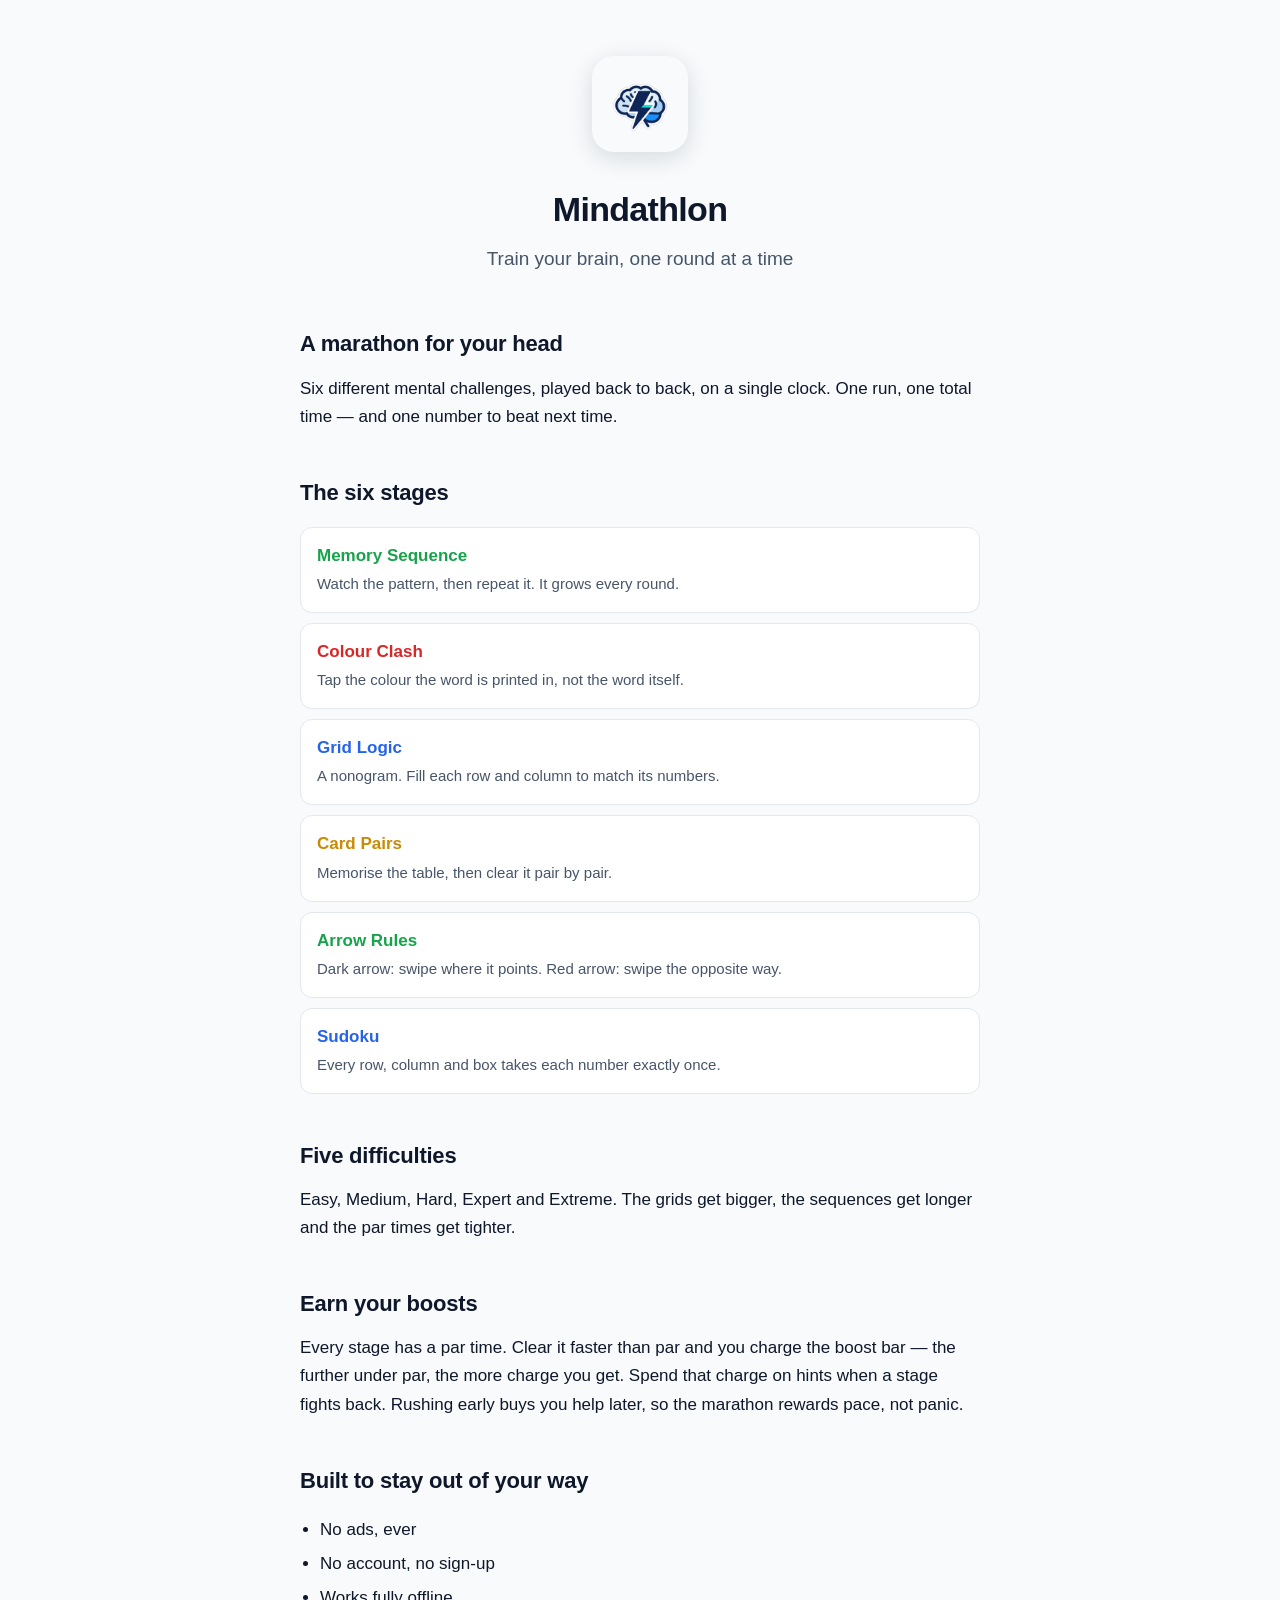
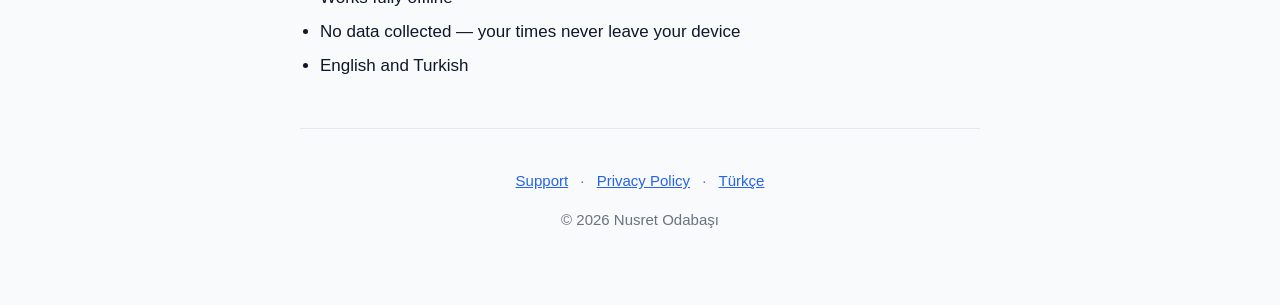
==== index.html @ 4aad87fe "Add Mindathlon website: landing, support and privacy pages in EN and TR" ====
<!DOCTYPE html>
<html lang="en">
<head>
<meta charset="utf-8">
<meta name="viewport" content="width=device-width, initial-scale=1">
<title>Mindathlon — Six brain games, one race</title>
<meta name="description" content="Mindathlon is a brain marathon: six mental challenges played back to back on a single clock. No ads, no account, fully offline.">
<link rel="icon" href="assets/logo.png">
<link rel="stylesheet" href="assets/style.css">
<link rel="alternate" hreflang="en" href="https://nodabasi.github.io/mindathlon/">
<link rel="alternate" hreflang="tr" href="https://nodabasi.github.io/mindathlon/tr/">
</head>
<body>
<div class="wrap">

<header>
  <img src="assets/logo.png" alt="Mindathlon">
  <h1>Mindathlon</h1>
  <p class="tagline">Train your brain, one round at a time</p>
</header>

<h2>A marathon for your head</h2>
<p>Six different mental challenges, played back to back, on a single clock. One run,
one total time — and one number to beat next time.</p>

<h2>The six stages</h2>
<ul class="games">
  <li><b>Memory Sequence</b><span>Watch the pattern, then repeat it. It grows every round.</span></li>
  <li><b>Colour Clash</b><span>Tap the colour the word is printed in, not the word itself.</span></li>
  <li><b>Grid Logic</b><span>A nonogram. Fill each row and column to match its numbers.</span></li>
  <li><b>Card Pairs</b><span>Memorise the table, then clear it pair by pair.</span></li>
  <li><b>Arrow Rules</b><span>Dark arrow: swipe where it points. Red arrow: swipe the opposite way.</span></li>
  <li><b>Sudoku</b><span>Every row, column and box takes each number exactly once.</span></li>
</ul>

<h2>Five difficulties</h2>
<p>Easy, Medium, Hard, Expert and Extreme. The grids get bigger, the sequences get
longer and the par times get tighter.</p>

<h2>Earn your boosts</h2>
<p>Every stage has a par time. Clear it faster than par and you charge the boost bar —
the further under par, the more charge you get. Spend that charge on hints when a stage
fights back. Rushing early buys you help later, so the marathon rewards pace, not panic.</p>

<h2>Built to stay out of your way</h2>
<ul class="plain">
  <li>No ads, ever</li>
  <li>No account, no sign-up</li>
  <li>Works fully offline</li>
  <li>No data collected — your times never leave your device</li>
  <li>English and Turkish</li>
</ul>

<hr>
<footer>
  <a href="support/">Support</a> ·
  <a href="privacy/">Privacy Policy</a> ·
  <a href="tr/" hreflang="tr">Türkçe</a>
  <div class="copyright">© 2026 Nusret Odabaşı</div>
</footer>

</div>
</body>
</html>
---- assets/style.css ----
/* Shared stylesheet for every page. Palette mirrors the app: slate ink on a
   near-white ground, with the four game colours used as accents. */

:root {
  --ink: #0f172a;
  --ink-soft: #475569;
  --ink-faint: #6b7280;
  --ground: #f8fafc;
  --card: #ffffff;
  --line: #e2e8f0;
  --blue: #2563eb;
  --green: #16a34a;
  --red: #dc2626;
  --yellow: #ca8a04;
}

@media (prefers-color-scheme: dark) {
  :root {
    --ink: #f1f5f9;
    --ink-soft: #cbd5e1;
    --ink-faint: #94a3b8;
    --ground: #0f172a;
    --card: #172033;
    --line: #334155;
    --blue: #60a5fa;
    --green: #4ade80;
    --red: #f87171;
    --yellow: #fde047;
  }
}

* { box-sizing: border-box; }

body {
  margin: 0;
  padding: 0 20px 72px;
  background: var(--ground);
  color: var(--ink);
  font: 17px/1.65 -apple-system, BlinkMacSystemFont, "Segoe UI", Roboto, Helvetica, Arial, sans-serif;
  -webkit-text-size-adjust: 100%;
}

.wrap { max-width: 680px; margin: 0 auto; }

/* Header */

header { padding: 56px 0 8px; text-align: center; }

header img {
  width: 96px;
  height: 96px;
  border-radius: 22px;
  box-shadow: 0 6px 24px rgb(15 23 42 / 0.14);
}

h1 {
  margin: 20px 0 6px;
  font-size: 34px;
  letter-spacing: -0.02em;
}

.tagline {
  margin: 0;
  color: var(--ink-soft);
  font-size: 19px;
}

/* Sections */

h2 {
  margin: 44px 0 12px;
  font-size: 22px;
  letter-spacing: -0.01em;
}

h3 {
  margin: 28px 0 4px;
  font-size: 17px;
}

p { margin: 12px 0; }

a { color: var(--blue); }

hr {
  margin: 48px 0 0;
  border: 0;
  border-top: 1px solid var(--line);
}

/* Game list on the landing page */

.games { list-style: none; margin: 16px 0; padding: 0; }

.games li {
  background: var(--card);
  border: 1px solid var(--line);
  border-radius: 12px;
  padding: 14px 16px;
  margin-bottom: 10px;
}

.games b { display: block; }

.games span { color: var(--ink-soft); font-size: 15px; }

.games li:nth-child(1) b { color: var(--green); }
.games li:nth-child(2) b { color: var(--red); }
.games li:nth-child(3) b { color: var(--blue); }
.games li:nth-child(4) b { color: var(--yellow); }
.games li:nth-child(5) b { color: var(--green); }
.games li:nth-child(6) b { color: var(--blue); }

/* Plain bullet lists */

ul.plain { padding-left: 20px; }
ul.plain li { margin: 6px 0; }

/* Contact box */

.contact {
  background: var(--card);
  border: 1px solid var(--line);
  border-radius: 12px;
  padding: 18px 20px;
  margin: 20px 0;
}

.contact a { font-weight: 600; }

/* Meta line under a policy heading */

.meta { color: var(--ink-faint); font-size: 15px; margin-top: 0; }

/* Footer */

footer {
  margin-top: 20px;
  padding-top: 20px;
  color: var(--ink-faint);
  font-size: 15px;
  text-align: center;
}

footer a { margin: 0 8px; white-space: nowrap; }

footer .copyright { margin-top: 14px; }
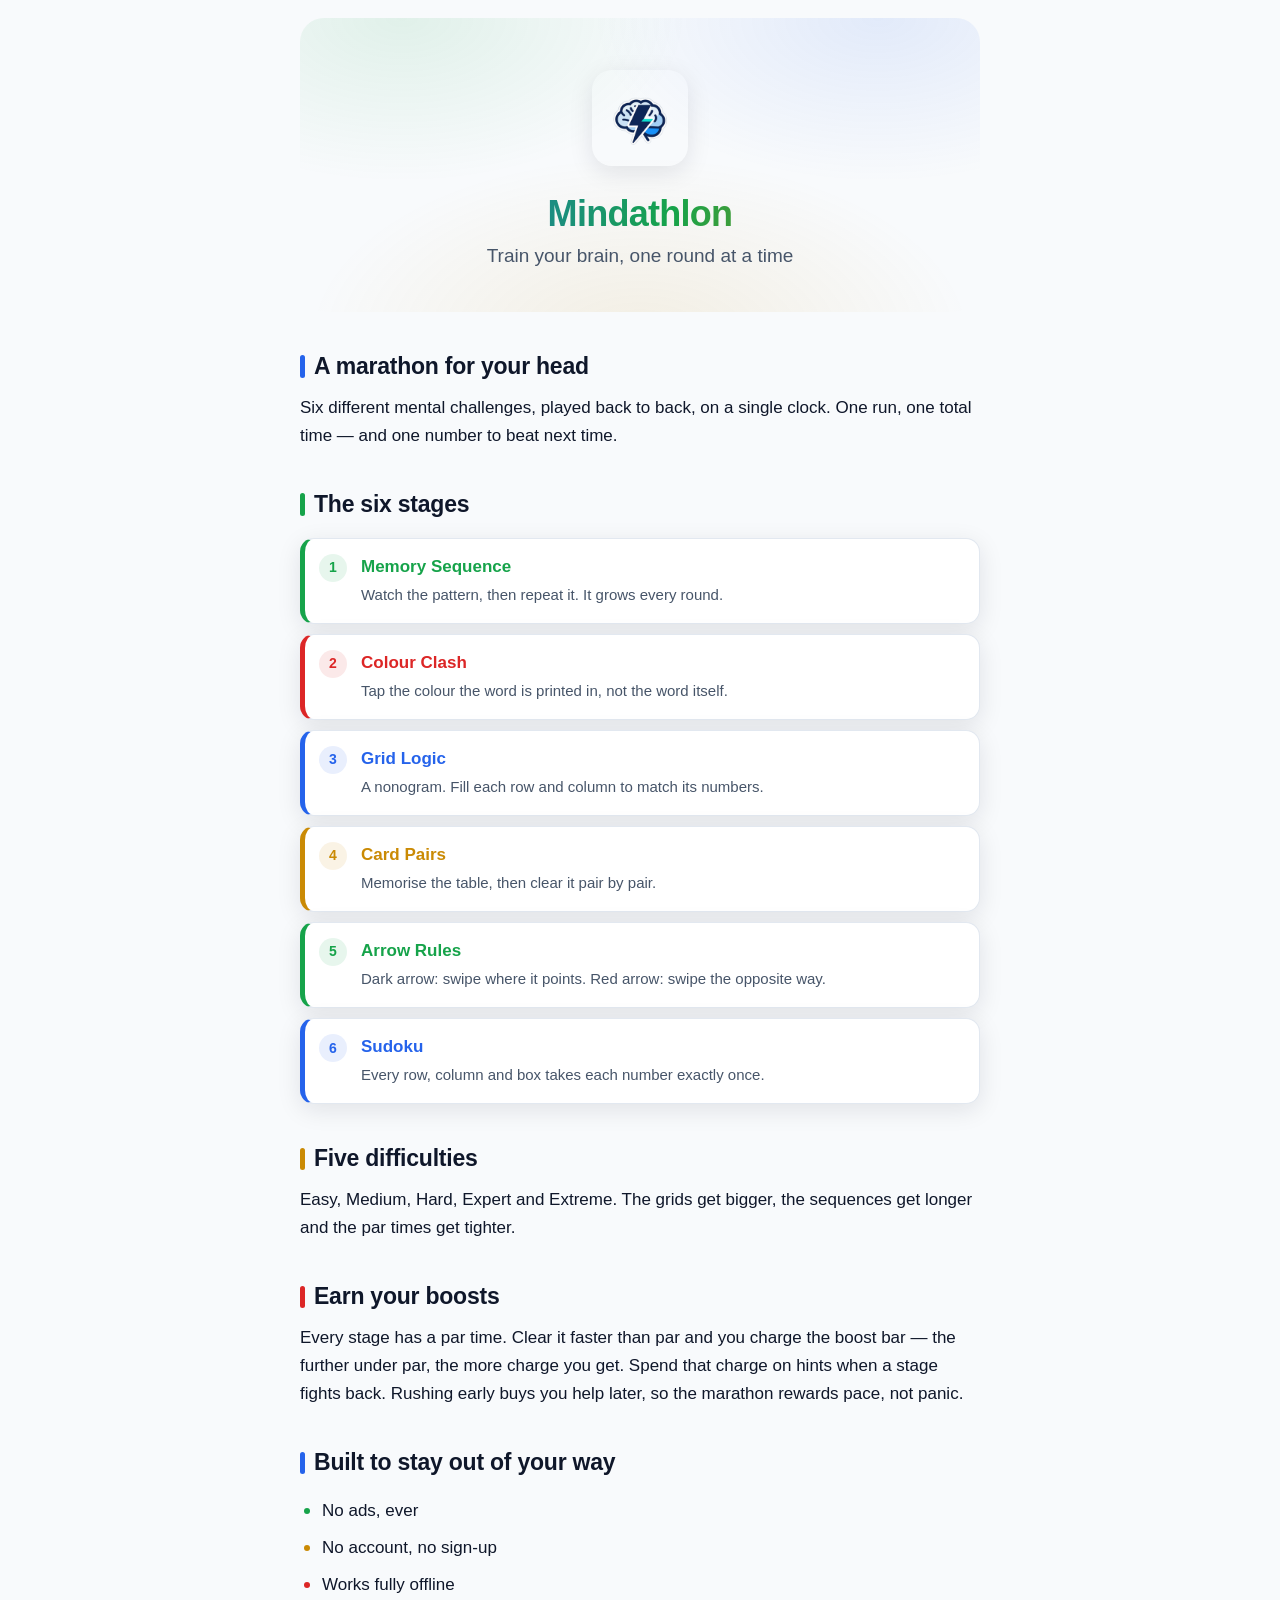
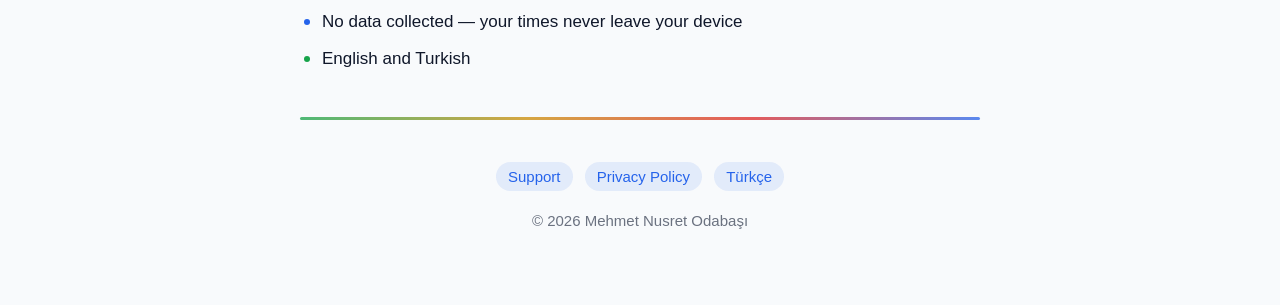
==== commit 67d75012: "Use odabasi.developer@gmail.com, full copyright name, colourful mobile-first styling" ====
--- a/index.html
+++ b/index.html
@@ -53,10 +53,10 @@
 
 <hr>
 <footer>
-  <a href="support/">Support</a> ·
-  <a href="privacy/">Privacy Policy</a> ·
+  <a href="support/">Support</a>
+  <a href="privacy/">Privacy Policy</a>
   <a href="tr/" hreflang="tr">Türkçe</a>
-  <div class="copyright">© 2026 Nusret Odabaşı</div>
+  <div class="copyright">© 2026 Mehmet Nusret Odabaşı</div>
 </footer>
 
 </div>
--- a/assets/style.css
+++ b/assets/style.css
@@ -1,5 +1,9 @@
 /* Shared stylesheet for every page. Palette mirrors the app: slate ink on a
-   near-white ground, with the four game colours used as accents. */
+   near-white ground, with the four game colours (green, red, yellow, blue)
+   carried through headings, cards and bullets as accents.
+
+   Mobile first: the base rules target a phone, and the only media queries widen
+   things for larger screens or adapt to a dark colour scheme. */
 
 :root {
   --ink: #0f172a;
@@ -8,10 +12,19 @@
   --ground: #f8fafc;
   --card: #ffffff;
   --line: #e2e8f0;
-  --blue: #2563eb;
+
   --green: #16a34a;
   --red: #dc2626;
   --yellow: #ca8a04;
+  --blue: #2563eb;
+
+  /* Same four hues at low alpha, for card and badge fills. */
+  --green-tint: #16a34a1a;
+  --red-tint: #dc26261a;
+  --yellow-tint: #ca8a041a;
+  --blue-tint: #2563eb1a;
+
+  --shadow: 0 6px 24px rgb(15 23 42 / 0.10);
 }
 
 @media (prefers-color-scheme: dark) {
@@ -19,13 +32,21 @@
     --ink: #f1f5f9;
     --ink-soft: #cbd5e1;
     --ink-faint: #94a3b8;
-    --ground: #0f172a;
+    --ground: #0b1220;
     --card: #172033;
     --line: #334155;
-    --blue: #60a5fa;
+
     --green: #4ade80;
     --red: #f87171;
     --yellow: #fde047;
+    --blue: #60a5fa;
+
+    --green-tint: #4ade8024;
+    --red-tint: #f8717124;
+    --yellow-tint: #fde04724;
+    --blue-tint: #60a5fa24;
+
+    --shadow: 0 6px 24px rgb(0 0 0 / 0.35);
   }
 }
 
@@ -33,49 +54,86 @@
 
 body {
   margin: 0;
-  padding: 0 20px 72px;
+  padding: 0 18px 64px;
   background: var(--ground);
   color: var(--ink);
   font: 17px/1.65 -apple-system, BlinkMacSystemFont, "Segoe UI", Roboto, Helvetica, Arial, sans-serif;
   -webkit-text-size-adjust: 100%;
-}
+  overflow-wrap: break-word;
+}
+
+img { max-width: 100%; }
 
 .wrap { max-width: 680px; margin: 0 auto; }
 
-/* Header */
-
-header { padding: 56px 0 8px; text-align: center; }
+/* Header — a tinted band carrying all four game colours */
+
+header {
+  position: relative;
+  margin: 18px 0 8px;
+  padding: 40px 20px 32px;
+  text-align: center;
+  border-radius: 24px;
+  background:
+    radial-gradient(60% 80% at 15% 0%, var(--green-tint), transparent 70%),
+    radial-gradient(60% 80% at 85% 0%, var(--blue-tint), transparent 70%),
+    radial-gradient(70% 90% at 50% 110%, var(--yellow-tint), transparent 70%);
+}
 
 header img {
-  width: 96px;
-  height: 96px;
-  border-radius: 22px;
-  box-shadow: 0 6px 24px rgb(15 23 42 / 0.14);
+  width: 84px;
+  height: 84px;
+  border-radius: 20px;
+  box-shadow: var(--shadow);
 }
 
 h1 {
-  margin: 20px 0 6px;
-  font-size: 34px;
+  margin: 18px 0 6px;
+  font-size: clamp(28px, 8vw, 36px);
+  line-height: 1.15;
   letter-spacing: -0.02em;
+  background: linear-gradient(100deg, var(--blue), var(--green) 55%, var(--yellow));
+  -webkit-background-clip: text;
+  background-clip: text;
+  color: transparent;
 }
 
 .tagline {
   margin: 0;
   color: var(--ink-soft);
-  font-size: 19px;
-}
-
-/* Sections */
+  font-size: clamp(16px, 4.4vw, 19px);
+}
+
+/* Section headings — a coloured bar that cycles through the four hues */
 
 h2 {
-  margin: 44px 0 12px;
-  font-size: 22px;
+  position: relative;
+  margin: 40px 0 12px;
+  padding-left: 14px;
+  font-size: clamp(20px, 5.4vw, 23px);
+  line-height: 1.3;
   letter-spacing: -0.01em;
 }
 
+h2::before {
+  content: "";
+  position: absolute;
+  left: 0;
+  top: 0.16em;
+  bottom: 0.16em;
+  width: 5px;
+  border-radius: 3px;
+  background: var(--blue);
+}
+
+h2:nth-of-type(4n + 2)::before { background: var(--green); }
+h2:nth-of-type(4n + 3)::before { background: var(--yellow); }
+h2:nth-of-type(4n + 4)::before { background: var(--red); }
+
 h3 {
-  margin: 28px 0 4px;
+  margin: 26px 0 4px;
   font-size: 17px;
+  color: var(--blue);
 }
 
 p { margin: 12px 0; }
@@ -83,65 +141,147 @@
 a { color: var(--blue); }
 
 hr {
-  margin: 48px 0 0;
+  margin: 44px 0 0;
   border: 0;
-  border-top: 1px solid var(--line);
-}
-
-/* Game list on the landing page */
-
-.games { list-style: none; margin: 16px 0; padding: 0; }
+  height: 3px;
+  border-radius: 2px;
+  background: linear-gradient(90deg, var(--green), var(--yellow), var(--red), var(--blue));
+  opacity: 0.75;
+}
+
+/* Stage list on the landing page — numbered badge in each game's own colour */
+
+.games {
+  list-style: none;
+  margin: 18px 0;
+  padding: 0;
+  counter-reset: stage;
+}
 
 .games li {
+  position: relative;
+  counter-increment: stage;
   background: var(--card);
   border: 1px solid var(--line);
-  border-radius: 12px;
-  padding: 14px 16px;
+  border-left: 5px solid var(--blue);
+  border-radius: 14px;
+  padding: 14px 16px 14px 56px;
   margin-bottom: 10px;
-}
-
-.games b { display: block; }
+  box-shadow: var(--shadow);
+}
+
+.games li::before {
+  content: counter(stage);
+  position: absolute;
+  left: 14px;
+  top: 15px;
+  width: 28px;
+  height: 28px;
+  border-radius: 50%;
+  display: grid;
+  place-items: center;
+  font-size: 14px;
+  font-weight: 700;
+  color: var(--blue);
+  background: var(--blue-tint);
+}
+
+.games b { display: block; font-size: 17px; }
 
 .games span { color: var(--ink-soft); font-size: 15px; }
 
+.games li:nth-child(1) { border-left-color: var(--green); }
 .games li:nth-child(1) b { color: var(--green); }
+.games li:nth-child(1)::before { color: var(--green); background: var(--green-tint); }
+
+.games li:nth-child(2) { border-left-color: var(--red); }
 .games li:nth-child(2) b { color: var(--red); }
+.games li:nth-child(2)::before { color: var(--red); background: var(--red-tint); }
+
+.games li:nth-child(3) { border-left-color: var(--blue); }
 .games li:nth-child(3) b { color: var(--blue); }
+
+.games li:nth-child(4) { border-left-color: var(--yellow); }
 .games li:nth-child(4) b { color: var(--yellow); }
+.games li:nth-child(4)::before { color: var(--yellow); background: var(--yellow-tint); }
+
+.games li:nth-child(5) { border-left-color: var(--green); }
 .games li:nth-child(5) b { color: var(--green); }
+.games li:nth-child(5)::before { color: var(--green); background: var(--green-tint); }
+
+.games li:nth-child(6) { border-left-color: var(--blue); }
 .games li:nth-child(6) b { color: var(--blue); }
 
-/* Plain bullet lists */
-
-ul.plain { padding-left: 20px; }
-ul.plain li { margin: 6px 0; }
+/* Plain bullet lists — coloured markers, cycling */
+
+ul.plain { padding-left: 22px; }
+
+ul.plain li { margin: 7px 0; }
+
+ul.plain li::marker { color: var(--blue); font-size: 1.1em; }
+ul.plain li:nth-child(4n + 1)::marker { color: var(--green); }
+ul.plain li:nth-child(4n + 2)::marker { color: var(--yellow); }
+ul.plain li:nth-child(4n + 3)::marker { color: var(--red); }
 
 /* Contact box */
 
 .contact {
   background: var(--card);
   border: 1px solid var(--line);
-  border-radius: 12px;
-  padding: 18px 20px;
+  border-top: 4px solid var(--green);
+  border-radius: 14px;
+  padding: 16px 18px;
   margin: 20px 0;
-}
-
+  box-shadow: var(--shadow);
+}
+
+.contact p:first-child { margin-top: 0; }
+.contact p:last-child { margin-bottom: 0; }
 .contact a { font-weight: 600; }
 
-/* Meta line under a policy heading */
-
-.meta { color: var(--ink-faint); font-size: 15px; margin-top: 0; }
+/* Effective-date line under a policy heading */
+
+.meta {
+  display: inline-block;
+  margin: 6px 0 0;
+  padding: 5px 12px;
+  border-radius: 999px;
+  background: var(--blue-tint);
+  color: var(--ink-soft);
+  font-size: 14px;
+  line-height: 1.5;
+}
 
 /* Footer */
 
 footer {
-  margin-top: 20px;
-  padding-top: 20px;
+  margin-top: 22px;
+  padding-top: 18px;
   color: var(--ink-faint);
   font-size: 15px;
+  line-height: 2.2;
   text-align: center;
 }
 
-footer a { margin: 0 8px; white-space: nowrap; }
-
-footer .copyright { margin-top: 14px; }
+footer a {
+  margin: 0 4px;
+  padding: 6px 12px;
+  border-radius: 999px;
+  background: var(--blue-tint);
+  color: var(--blue);
+  text-decoration: none;
+  white-space: nowrap;
+}
+
+footer a:hover { text-decoration: underline; }
+
+footer .copyright { margin-top: 16px; line-height: 1.6; }
+
+/* Wider screens */
+
+@media (min-width: 560px) {
+  body { padding: 0 24px 72px; }
+  header { padding: 52px 24px 40px; }
+  header img { width: 96px; height: 96px; }
+  .games li { padding-right: 20px; }
+}
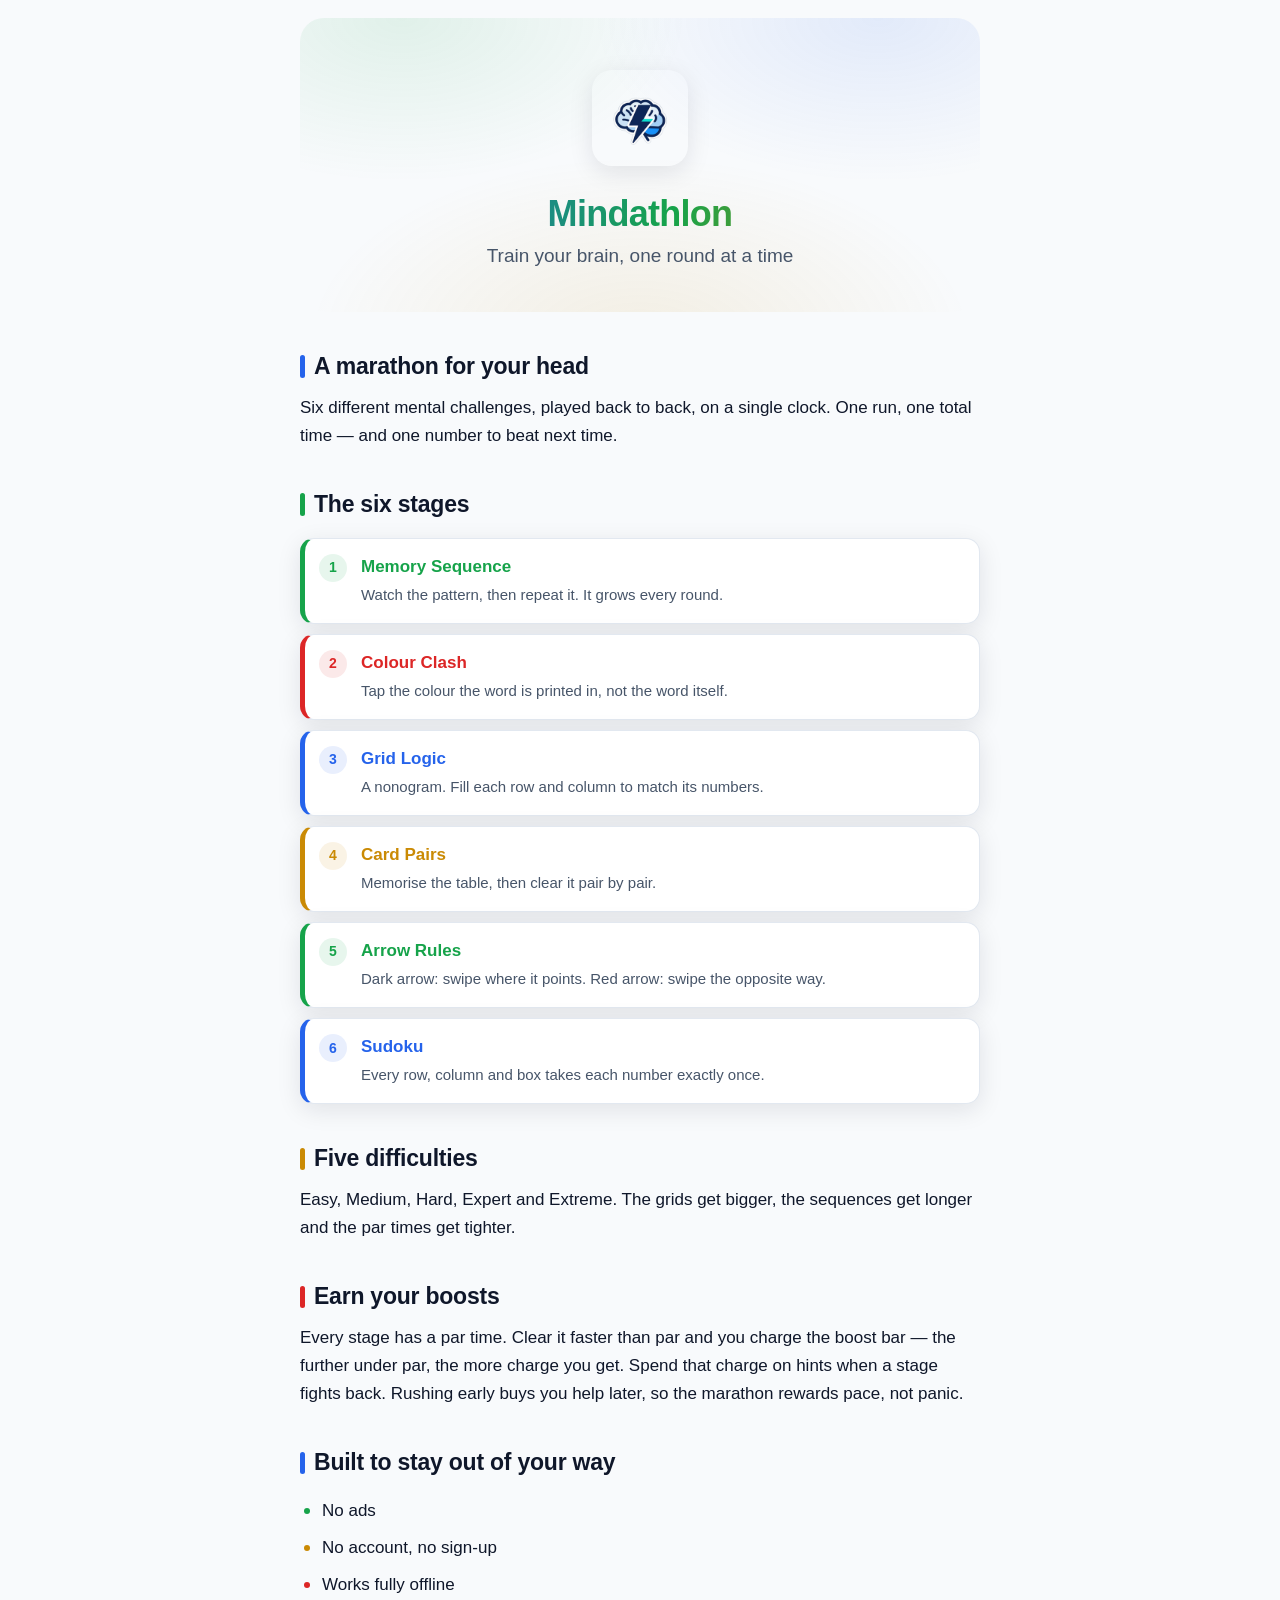
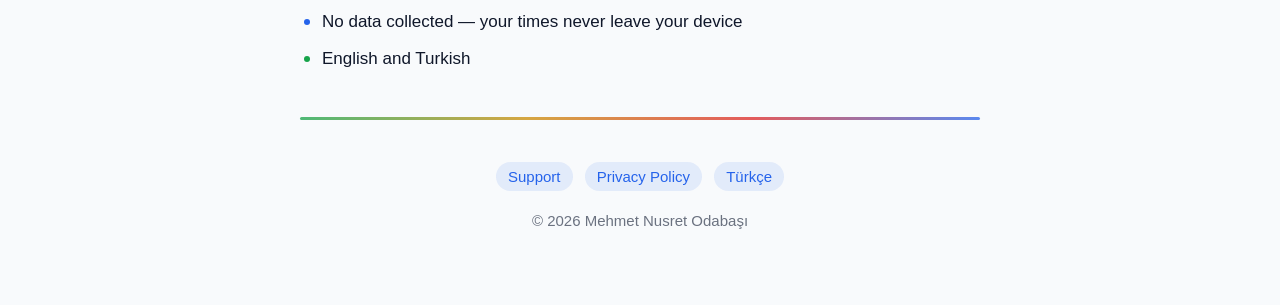
==== commit 72676cc4: "Scope ad-free and offline claims to the current version" ====
--- a/index.html
+++ b/index.html
@@ -44,7 +44,7 @@
 
 <h2>Built to stay out of your way</h2>
 <ul class="plain">
-  <li>No ads, ever</li>
+  <li>No ads</li>
   <li>No account, no sign-up</li>
   <li>Works fully offline</li>
   <li>No data collected — your times never leave your device</li>
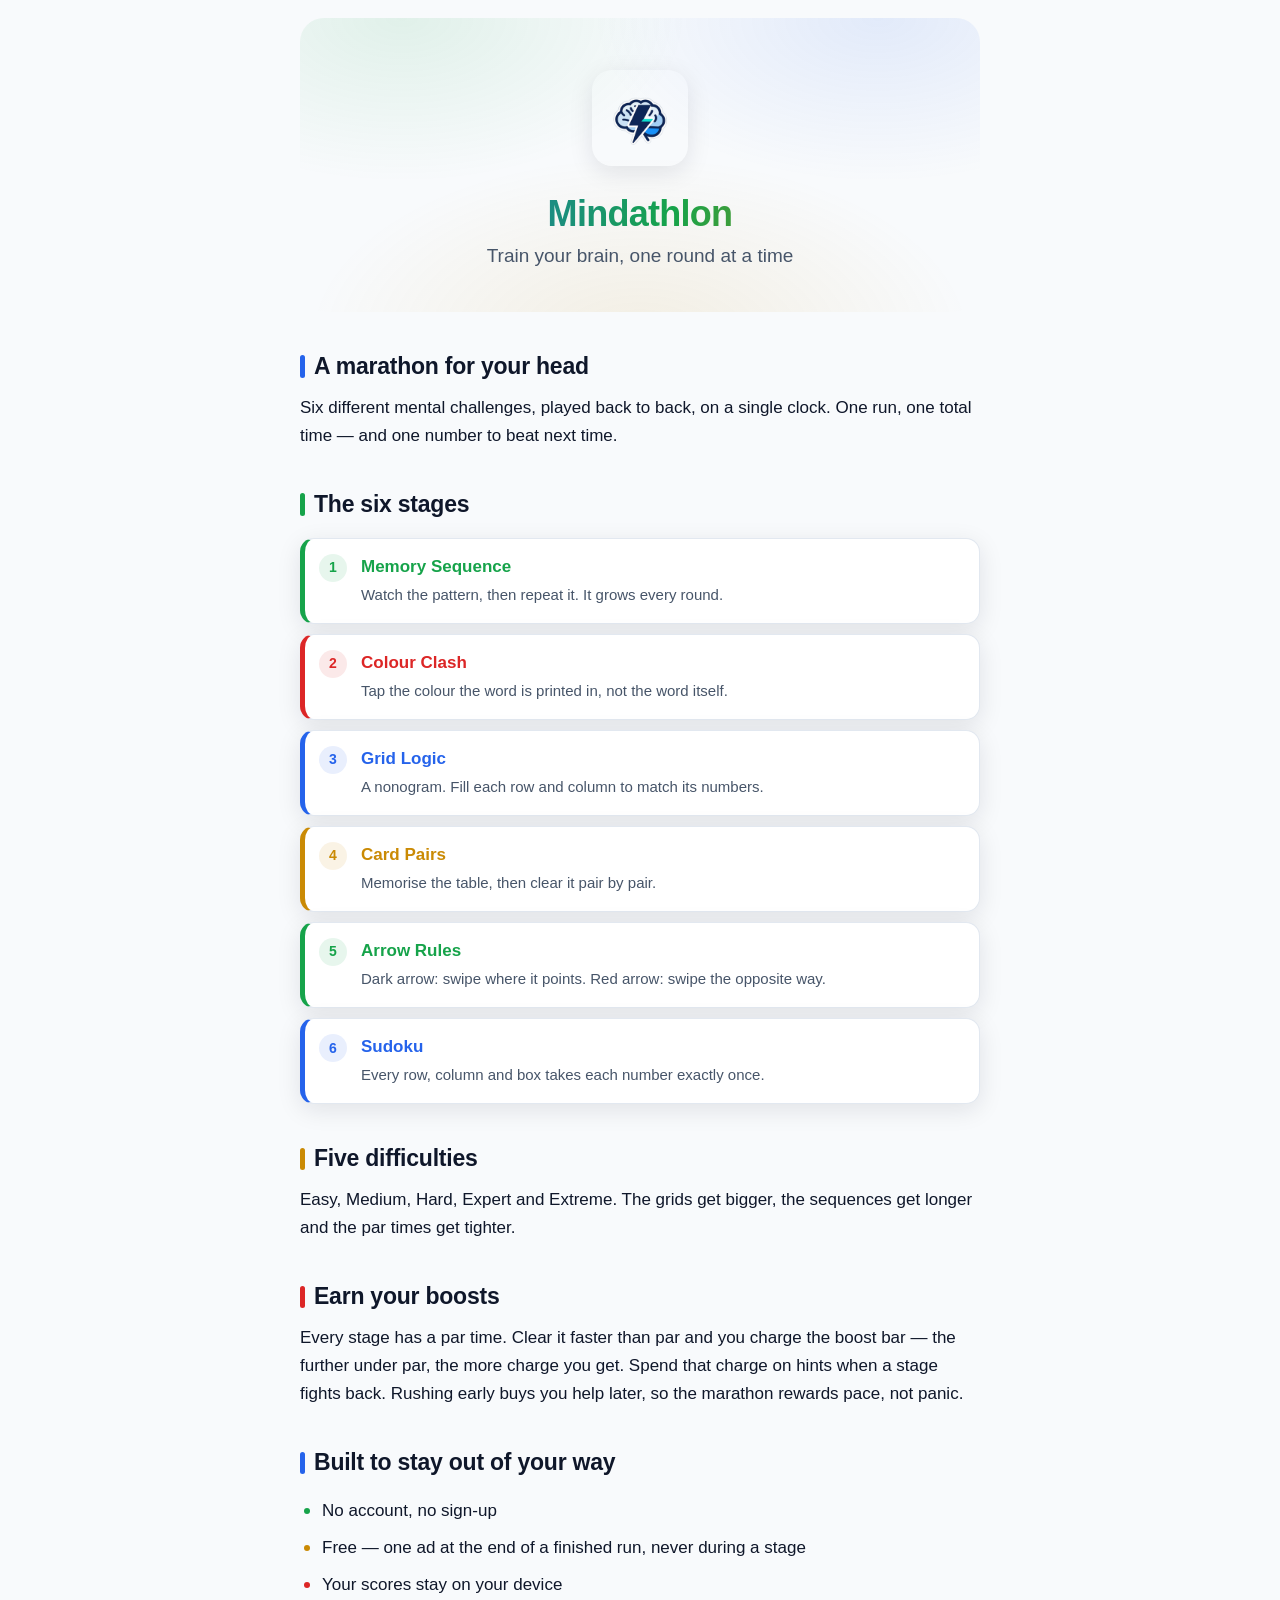
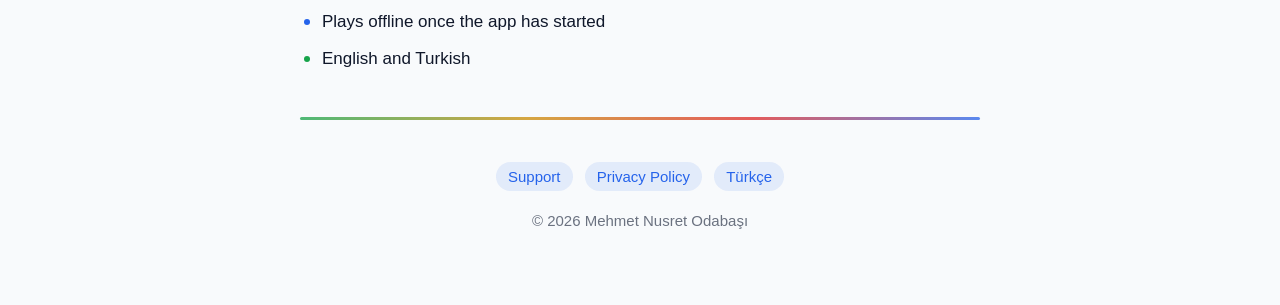
==== commit 361a654b: "Rewrite privacy and feature claims for the ad-supported build The app now shows an AdMob interstitia" ====
--- a/index.html
+++ b/index.html
@@ -4,7 +4,7 @@
 <meta charset="utf-8">
 <meta name="viewport" content="width=device-width, initial-scale=1">
 <title>Mindathlon — Six brain games, one race</title>
-<meta name="description" content="Mindathlon is a brain marathon: six mental challenges played back to back on a single clock. No ads, no account, fully offline.">
+<meta name="description" content="Mindathlon is a brain marathon: six mental challenges played back to back on a single clock. Free, no account, your scores stay on your device.">
 <link rel="icon" href="assets/logo.png">
 <link rel="stylesheet" href="assets/style.css">
 <link rel="alternate" hreflang="en" href="https://nodabasi.github.io/mindathlon/">
@@ -44,10 +44,10 @@
 
 <h2>Built to stay out of your way</h2>
 <ul class="plain">
-  <li>No ads</li>
   <li>No account, no sign-up</li>
-  <li>Works fully offline</li>
-  <li>No data collected — your times never leave your device</li>
+  <li>Free — one ad at the end of a finished run, never during a stage</li>
+  <li>Your scores stay on your device</li>
+  <li>Plays offline once the app has started</li>
   <li>English and Turkish</li>
 </ul>
 
